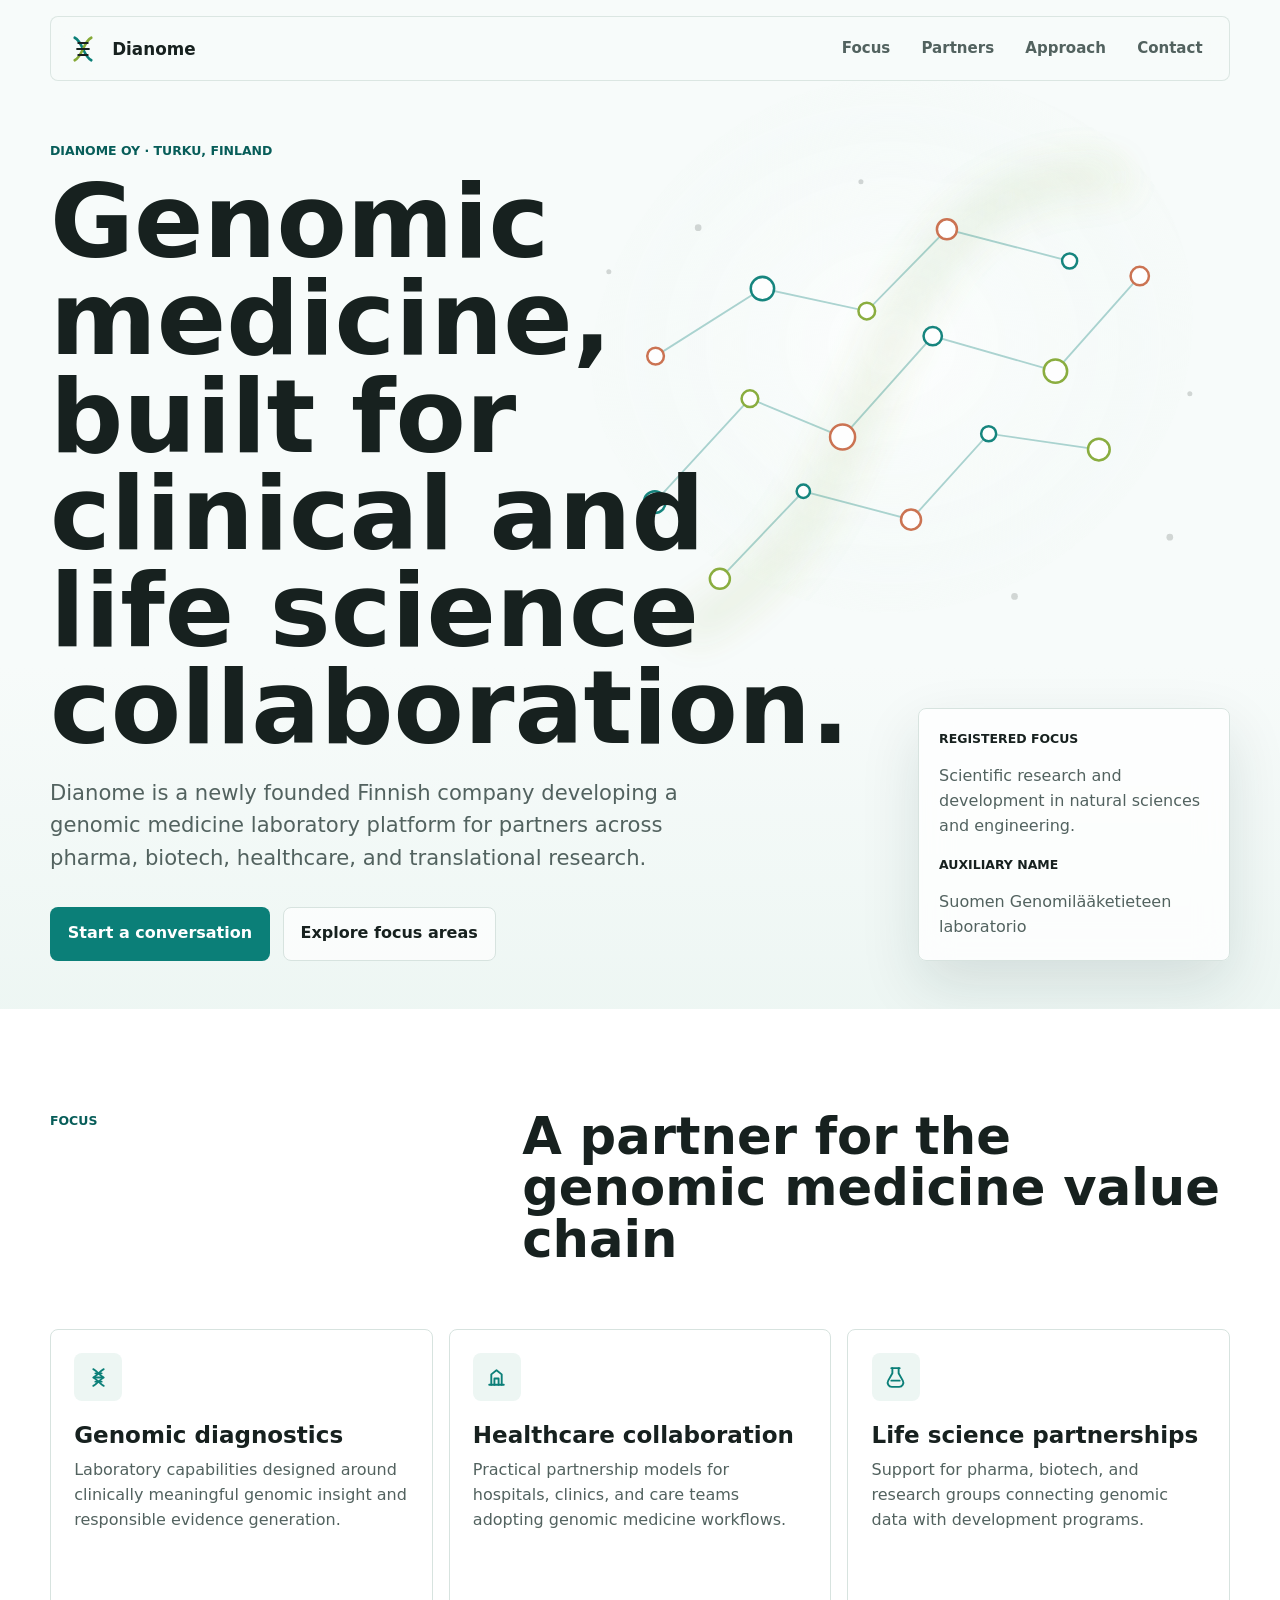
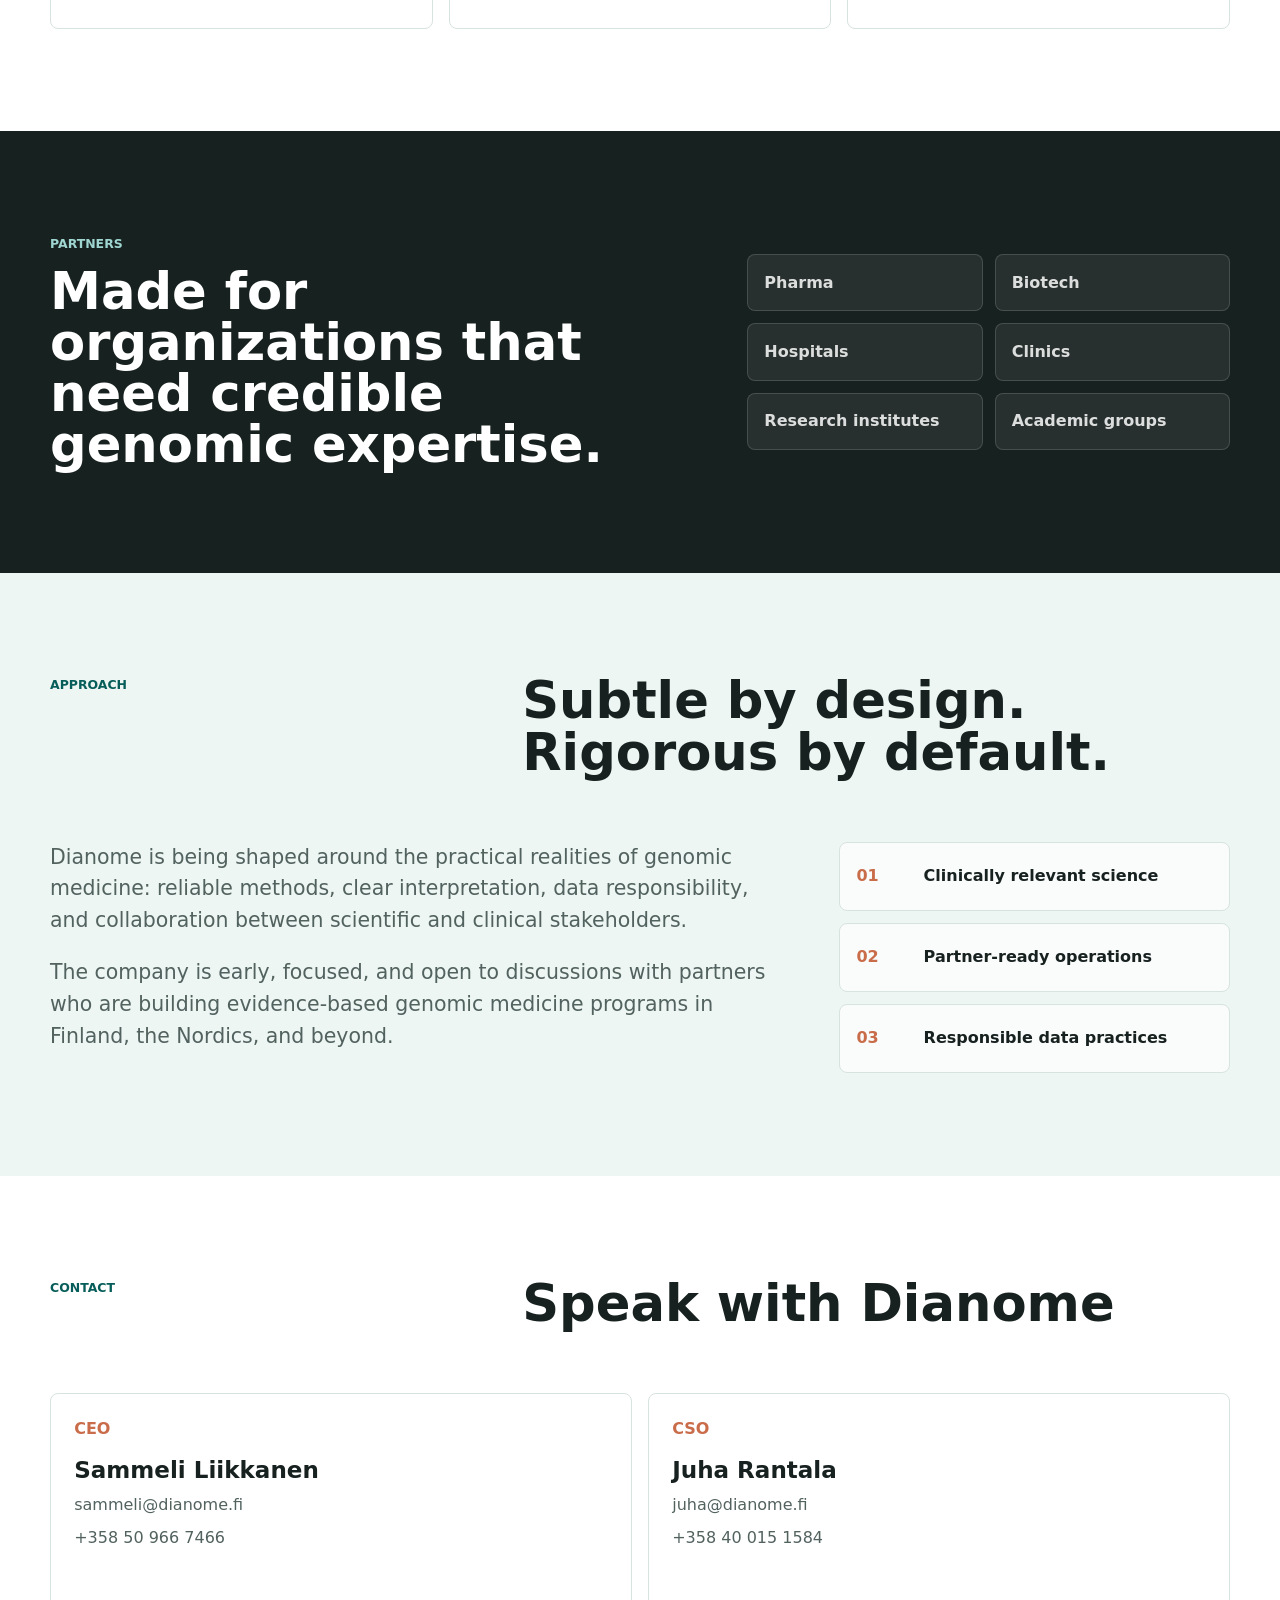
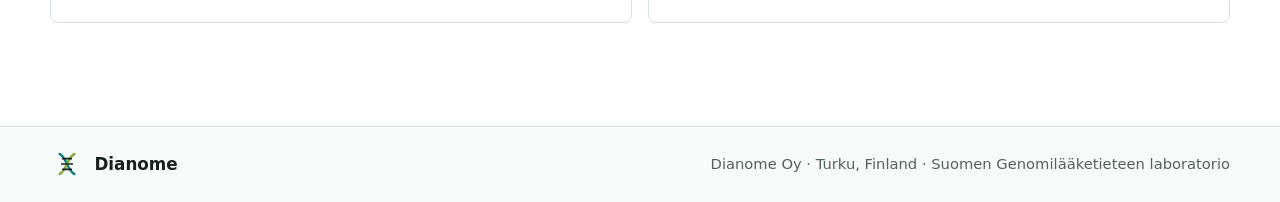
==== index.html @ 5fb155e0 "Launch Dianome website" ====
<!doctype html>
<html lang="en">
  <head>
    <meta charset="utf-8">
    <meta name="viewport" content="width=device-width, initial-scale=1">
    <title>Dianome Oy | Genomic medicine partnerships</title>
    <meta
      name="description"
      content="Dianome Oy is a Finnish genomic medicine company building partnerships across life sciences, healthcare, and translational research."
    >
    <meta name="theme-color" content="#f7fbfa">
    <meta property="og:title" content="Dianome Oy">
    <meta
      property="og:description"
      content="A Finnish genomic medicine company for clinical, research, and life science partners."
    >
    <meta property="og:type" content="website">
    <meta property="og:image" content="assets/og-dianome.svg">
    <link rel="icon" href="assets/favicon.svg" type="image/svg+xml">
    <link rel="stylesheet" href="styles.css">
    <script defer src="script.js"></script>
    <script type="application/ld+json">
      {
        "@context": "https://schema.org",
        "@type": "Organization",
        "name": "Dianome Oy",
        "alternateName": "Suomen Genomilääketieteen laboratorio",
        "url": "https://dianome.fi/",
        "email": "sammeli@dianome.fi",
        "telephone": "+358509667466",
        "address": {
          "@type": "PostalAddress",
          "addressLocality": "Turku",
          "addressCountry": "FI"
        },
        "contactPoint": [
          {
            "@type": "ContactPoint",
            "name": "Sammeli Liikkanen",
            "jobTitle": "CEO",
            "email": "sammeli@dianome.fi",
            "telephone": "+358509667466"
          },
          {
            "@type": "ContactPoint",
            "name": "Juha Rantala",
            "jobTitle": "CSO",
            "email": "juha@dianome.fi",
            "telephone": "+358400151584"
          }
        ]
      }
    </script>
  </head>
  <body>
    <a class="skip-link" href="#main">Skip to content</a>

    <header class="site-header" data-header>
      <a class="brand" href="#top" aria-label="Dianome Oy home">
        <img src="assets/dianome-mark.svg" alt="" width="38" height="38">
        <span>Dianome</span>
      </a>
      <button class="nav-toggle" type="button" aria-expanded="false" aria-controls="site-nav" data-nav-toggle>
        <span class="visually-hidden">Menu</span>
        <span></span>
        <span></span>
        <span></span>
      </button>
      <nav class="site-nav" id="site-nav" data-nav>
        <a href="#focus">Focus</a>
        <a href="#partners">Partners</a>
        <a href="#approach">Approach</a>
        <a href="#contact">Contact</a>
      </nav>
    </header>

    <main id="main">
      <section class="hero" id="top" aria-labelledby="hero-title">
        <div class="hero-visual" aria-hidden="true">
          <img src="assets/genomic-constellation.svg" alt="">
        </div>
        <div class="hero-content">
          <p class="eyebrow">Dianome Oy · Turku, Finland</p>
          <h1 id="hero-title">Genomic medicine, built for clinical and life science collaboration.</h1>
          <p class="hero-copy">
            Dianome is a newly founded Finnish company developing a genomic medicine laboratory platform for partners
            across pharma, biotech, healthcare, and translational research.
          </p>
          <div class="hero-actions" aria-label="Primary actions">
            <a class="button button-primary" href="mailto:sammeli@dianome.fi">Start a conversation</a>
            <a class="button button-secondary" href="#focus">Explore focus areas</a>
          </div>
        </div>
        <aside class="hero-panel" aria-label="Company profile">
          <p class="panel-label">Registered focus</p>
          <p>Scientific research and development in natural sciences and engineering.</p>
          <p class="panel-label">Auxiliary name</p>
          <p>Suomen Genomilääketieteen laboratorio</p>
        </aside>
      </section>

      <section class="section section-intro" id="focus" aria-labelledby="focus-title">
        <div class="section-heading">
          <p class="eyebrow">Focus</p>
          <h2 id="focus-title">A partner for the genomic medicine value chain</h2>
        </div>
        <div class="focus-grid">
          <article class="focus-card">
            <span class="icon" aria-hidden="true">
              <svg viewBox="0 0 24 24" role="img">
                <path d="M7 4c4 2 6 6 10 8-4 2-6 6-10 8" />
                <path d="M17 4c-4 2-6 6-10 8 4 2 6 6 10 8" />
                <path d="M9 8h6M8 12h8M9 16h6" />
              </svg>
            </span>
            <h3>Genomic diagnostics</h3>
            <p>Laboratory capabilities designed around clinically meaningful genomic insight and responsible evidence generation.</p>
          </article>
          <article class="focus-card">
            <span class="icon" aria-hidden="true">
              <svg viewBox="0 0 24 24" role="img">
                <path d="M5 19h14" />
                <path d="M7 19V9l5-4 5 4v10" />
                <path d="M10 19v-6h4v6" />
              </svg>
            </span>
            <h3>Healthcare collaboration</h3>
            <p>Practical partnership models for hospitals, clinics, and care teams adopting genomic medicine workflows.</p>
          </article>
          <article class="focus-card">
            <span class="icon" aria-hidden="true">
              <svg viewBox="0 0 24 24" role="img">
                <path d="M9 3v5l-4 7a4 4 0 0 0 3.5 6h7a4 4 0 0 0 3.5-6l-4-7V3" />
                <path d="M8 3h8" />
                <path d="M8 15h8" />
              </svg>
            </span>
            <h3>Life science partnerships</h3>
            <p>Support for pharma, biotech, and research groups connecting genomic data with development programs.</p>
          </article>
        </div>
      </section>

      <section class="section partner-band" id="partners" aria-labelledby="partners-title">
        <div>
          <p class="eyebrow">Partners</p>
          <h2 id="partners-title">Made for organizations that need credible genomic expertise.</h2>
        </div>
        <ul class="partner-list" aria-label="Partner types">
          <li>Pharma</li>
          <li>Biotech</li>
          <li>Hospitals</li>
          <li>Clinics</li>
          <li>Research institutes</li>
          <li>Academic groups</li>
        </ul>
      </section>

      <section class="section approach" id="approach" aria-labelledby="approach-title">
        <div class="section-heading">
          <p class="eyebrow">Approach</p>
          <h2 id="approach-title">Subtle by design. Rigorous by default.</h2>
        </div>
        <div class="approach-layout">
          <div class="approach-copy">
            <p>
              Dianome is being shaped around the practical realities of genomic medicine: reliable methods, clear
              interpretation, data responsibility, and collaboration between scientific and clinical stakeholders.
            </p>
            <p>
              The company is early, focused, and open to discussions with partners who are building evidence-based
              genomic medicine programs in Finland, the Nordics, and beyond.
            </p>
          </div>
          <div class="principles" aria-label="Operating principles">
            <div>
              <span>01</span>
              <p>Clinically relevant science</p>
            </div>
            <div>
              <span>02</span>
              <p>Partner-ready operations</p>
            </div>
            <div>
              <span>03</span>
              <p>Responsible data practices</p>
            </div>
          </div>
        </div>
      </section>

      <section class="section contact-section" id="contact" aria-labelledby="contact-title">
        <div class="section-heading">
          <p class="eyebrow">Contact</p>
          <h2 id="contact-title">Speak with Dianome</h2>
        </div>
        <div class="contact-grid">
          <article class="contact-card">
            <p class="role">CEO</p>
            <h3>Sammeli Liikkanen</h3>
            <a href="mailto:sammeli@dianome.fi">sammeli@dianome.fi</a>
            <a href="tel:+358509667466">+358 50 966 7466</a>
          </article>
          <article class="contact-card">
            <p class="role">CSO</p>
            <h3>Juha Rantala</h3>
            <a href="mailto:juha@dianome.fi">juha@dianome.fi</a>
            <a href="tel:+358400151584">+358 40 015 1584</a>
          </article>
        </div>
      </section>
    </main>

    <footer class="site-footer">
      <a class="brand" href="#top" aria-label="Dianome Oy home">
        <img src="assets/dianome-mark.svg" alt="" width="34" height="34">
        <span>Dianome</span>
      </a>
      <p>Dianome Oy · Turku, Finland · Suomen Genomilääketieteen laboratorio</p>
    </footer>
  </body>
</html>
---- styles.css ----
:root {
  --bg: #f7fbfa;
  --surface: #ffffff;
  --surface-soft: #edf6f3;
  --ink: #17211f;
  --muted: #52625f;
  --line: #d7e3df;
  --teal: #0b7f78;
  --teal-dark: #075d59;
  --green: #85a936;
  --coral: #c96c4a;
  --shadow: 0 24px 60px rgba(13, 51, 47, 0.12);
  --radius: 8px;
  --max: 1180px;
  color-scheme: light;
}

* {
  box-sizing: border-box;
}

html {
  scroll-behavior: smooth;
}

body {
  margin: 0;
  font-family:
    Inter, ui-sans-serif, system-ui, -apple-system, BlinkMacSystemFont, "Segoe UI",
    sans-serif;
  background: var(--bg);
  color: var(--ink);
  line-height: 1.55;
}

body.nav-open {
  overflow: hidden;
}

a {
  color: inherit;
  text-decoration: none;
}

img,
svg {
  display: block;
  max-width: 100%;
}

.skip-link {
  position: absolute;
  left: 1rem;
  top: 0.75rem;
  z-index: 20;
  transform: translateY(-160%);
  background: var(--ink);
  color: white;
  padding: 0.55rem 0.8rem;
  border-radius: var(--radius);
}

.skip-link:focus {
  transform: translateY(0);
}

.visually-hidden {
  position: absolute;
  width: 1px;
  height: 1px;
  padding: 0;
  margin: -1px;
  overflow: hidden;
  clip: rect(0, 0, 0, 0);
  white-space: nowrap;
  border: 0;
}

.site-header {
  position: fixed;
  inset: 0 0 auto;
  z-index: 10;
  display: flex;
  align-items: center;
  justify-content: space-between;
  width: min(calc(100% - 2rem), var(--max));
  margin: 1rem auto 0;
  padding: 0.7rem 0.8rem;
  border: 1px solid rgba(215, 227, 223, 0.86);
  border-radius: var(--radius);
  background: rgba(247, 251, 250, 0.86);
  backdrop-filter: blur(18px);
  transition: box-shadow 180ms ease, background 180ms ease;
}

.site-header.is-scrolled {
  background: rgba(255, 255, 255, 0.94);
  box-shadow: 0 14px 40px rgba(23, 33, 31, 0.08);
}

.brand {
  display: inline-flex;
  align-items: center;
  gap: 0.65rem;
  min-width: 0;
  font-weight: 760;
  font-size: 1.05rem;
}

.brand span {
  white-space: nowrap;
}

.site-nav {
  display: flex;
  align-items: center;
  gap: 0.25rem;
}

.site-nav a {
  padding: 0.55rem 0.85rem;
  border-radius: var(--radius);
  color: var(--muted);
  font-size: 0.94rem;
  font-weight: 650;
}

.site-nav a:hover,
.site-nav a:focus-visible {
  background: var(--surface-soft);
  color: var(--ink);
  outline: none;
}

.nav-toggle {
  display: none;
  width: 42px;
  height: 42px;
  border: 1px solid var(--line);
  border-radius: var(--radius);
  background: var(--surface);
  color: var(--ink);
  padding: 0;
}

.nav-toggle span:not(.visually-hidden) {
  display: block;
  width: 18px;
  height: 2px;
  margin: 4px auto;
  background: currentColor;
  border-radius: 99px;
}

.hero {
  position: relative;
  isolation: isolate;
  display: grid;
  grid-template-columns: minmax(0, 1.1fr) minmax(280px, 0.42fr);
  align-items: end;
  min-height: 92svh;
  padding: clamp(7rem, 11vw, 10rem) max(1rem, calc((100vw - var(--max)) / 2)) 3rem;
  gap: clamp(1.5rem, 4vw, 4rem);
  overflow: hidden;
}

.hero::before {
  content: "";
  position: absolute;
  inset: auto 0 0;
  height: 34%;
  z-index: -2;
  background: linear-gradient(0deg, rgba(237, 246, 243, 0.95), rgba(237, 246, 243, 0));
}

.hero-visual {
  position: absolute;
  inset: 5rem 0 auto auto;
  z-index: -1;
  width: min(60vw, 780px);
  opacity: 0.95;
}

.hero-content {
  max-width: 780px;
}

.eyebrow {
  margin: 0 0 0.8rem;
  color: var(--teal-dark);
  font-size: 0.78rem;
  font-weight: 800;
  text-transform: uppercase;
}

h1,
h2,
h3,
p {
  margin-top: 0;
}

h1 {
  max-width: 830px;
  margin-bottom: 1.25rem;
  font-size: clamp(3rem, 8vw, 7.4rem);
  line-height: 0.95;
  font-weight: 820;
}

h2 {
  margin-bottom: 0;
  font-size: clamp(2rem, 4vw, 4.4rem);
  line-height: 1;
  font-weight: 790;
}

h3 {
  margin-bottom: 0.55rem;
  font-size: clamp(1.2rem, 1.8vw, 1.55rem);
  line-height: 1.12;
}

.hero-copy {
  max-width: 670px;
  color: var(--muted);
  font-size: clamp(1.05rem, 1.65vw, 1.34rem);
}

.hero-actions {
  display: flex;
  flex-wrap: wrap;
  gap: 0.8rem;
  margin-top: 2rem;
}

.button {
  display: inline-flex;
  align-items: center;
  justify-content: center;
  min-height: 48px;
  padding: 0.85rem 1.05rem;
  border: 1px solid transparent;
  border-radius: var(--radius);
  font-weight: 760;
}

.button-primary {
  background: var(--teal);
  color: white;
}

.button-primary:hover,
.button-primary:focus-visible {
  background: var(--teal-dark);
}

.button-secondary {
  background: rgba(255, 255, 255, 0.7);
  border-color: var(--line);
  color: var(--ink);
}

.button-secondary:hover,
.button-secondary:focus-visible {
  background: white;
}

.hero-panel {
  padding: 1.25rem;
  border: 1px solid var(--line);
  border-radius: var(--radius);
  background: rgba(255, 255, 255, 0.78);
  box-shadow: var(--shadow);
  backdrop-filter: blur(16px);
}

.hero-panel p {
  color: var(--muted);
  margin-bottom: 1rem;
}

.hero-panel p:last-child {
  margin-bottom: 0;
}

.panel-label {
  color: var(--ink) !important;
  font-size: 0.78rem;
  font-weight: 820;
  text-transform: uppercase;
}

.section {
  padding: clamp(4rem, 8vw, 7rem) max(1rem, calc((100vw - var(--max)) / 2));
}

.section-heading {
  display: grid;
  grid-template-columns: minmax(0, 0.38fr) minmax(0, 0.62fr);
  gap: clamp(1rem, 3vw, 3rem);
  align-items: start;
  margin-bottom: clamp(2rem, 5vw, 4rem);
}

.section-intro {
  background: var(--surface);
}

.focus-grid {
  display: grid;
  grid-template-columns: repeat(3, minmax(0, 1fr));
  gap: 1rem;
}

.focus-card,
.contact-card {
  padding: clamp(1.1rem, 2vw, 1.45rem);
  border: 1px solid var(--line);
  border-radius: var(--radius);
  background: var(--surface);
}

.focus-card {
  min-height: 300px;
}

.focus-card p,
.approach-copy,
.contact-card a,
.site-footer p {
  color: var(--muted);
}

.icon {
  display: inline-grid;
  place-items: center;
  width: 48px;
  height: 48px;
  margin-bottom: 1.4rem;
  border-radius: var(--radius);
  background: var(--surface-soft);
  color: var(--teal);
}

.icon svg {
  width: 25px;
  height: 25px;
  fill: none;
  stroke: currentColor;
  stroke-width: 1.8;
  stroke-linecap: round;
  stroke-linejoin: round;
}

.partner-band {
  display: grid;
  grid-template-columns: minmax(0, 0.9fr) minmax(280px, 0.7fr);
  gap: clamp(2rem, 6vw, 5rem);
  align-items: center;
  background: #17211f;
  color: white;
}

.partner-band .eyebrow {
  color: #9fd6d1;
}

.partner-list {
  display: grid;
  grid-template-columns: repeat(2, minmax(0, 1fr));
  gap: 0.75rem;
  margin: 0;
  padding: 0;
  list-style: none;
}

.partner-list li {
  min-height: 54px;
  padding: 0.95rem 1rem;
  border: 1px solid rgba(255, 255, 255, 0.15);
  border-radius: var(--radius);
  background: rgba(255, 255, 255, 0.07);
  color: rgba(255, 255, 255, 0.84);
  font-weight: 720;
}

.approach {
  background: var(--surface-soft);
}

.approach-layout {
  display: grid;
  grid-template-columns: minmax(0, 0.78fr) minmax(280px, 0.42fr);
  gap: clamp(1.5rem, 5vw, 4rem);
}

.approach-copy {
  max-width: 720px;
  font-size: clamp(1.1rem, 1.6vw, 1.35rem);
}

.principles {
  display: grid;
  gap: 0.75rem;
}

.principles div {
  display: grid;
  grid-template-columns: 3.2rem 1fr;
  gap: 1rem;
  align-items: center;
  padding: 1rem;
  border: 1px solid var(--line);
  border-radius: var(--radius);
  background: rgba(255, 255, 255, 0.72);
}

.principles span {
  color: var(--coral);
  font-weight: 840;
}

.principles p {
  margin: 0;
  font-weight: 760;
}

.contact-section {
  background: var(--surface);
}

.contact-grid {
  display: grid;
  grid-template-columns: repeat(2, minmax(0, 1fr));
  gap: 1rem;
}

.contact-card {
  min-height: 230px;
}

.role {
  margin-bottom: 1rem;
  color: var(--coral);
  font-weight: 820;
}

.contact-card a {
  display: table;
  margin-top: 0.5rem;
}

.contact-card a:hover,
.contact-card a:focus-visible {
  color: var(--teal-dark);
  text-decoration: underline;
  text-underline-offset: 0.18em;
}

.site-footer {
  display: flex;
  align-items: center;
  justify-content: space-between;
  gap: 1.5rem;
  padding: 1.3rem max(1rem, calc((100vw - var(--max)) / 2));
  border-top: 1px solid var(--line);
  background: var(--bg);
}

.site-footer p {
  margin: 0;
  text-align: right;
  font-size: 0.92rem;
}

@media (max-width: 860px) {
  .site-header {
    width: calc(100% - 1rem);
    margin-top: 0.5rem;
  }

  .nav-toggle {
    display: block;
  }

  .site-nav {
    position: fixed;
    left: 0.5rem;
    right: 0.5rem;
    top: 4.75rem;
    display: grid;
    gap: 0.35rem;
    padding: 0.7rem;
    border: 1px solid var(--line);
    border-radius: var(--radius);
    background: white;
    box-shadow: var(--shadow);
    opacity: 0;
    pointer-events: none;
    transform: translateY(-0.5rem);
    transition: opacity 160ms ease, transform 160ms ease;
  }

  .site-nav.is-open {
    opacity: 1;
    pointer-events: auto;
    transform: translateY(0);
  }

  .site-nav a {
    padding: 0.85rem;
  }

  .hero {
    grid-template-columns: 1fr;
    min-height: auto;
    padding-top: 7rem;
  }

  .hero-visual {
    inset: 5rem -8rem auto auto;
    width: 560px;
    opacity: 0.75;
  }

  .hero-panel {
    max-width: 560px;
  }

  .section-heading,
  .partner-band,
  .approach-layout {
    grid-template-columns: 1fr;
  }

  .focus-grid,
  .contact-grid {
    grid-template-columns: 1fr;
  }

  .focus-card {
    min-height: 240px;
  }
}

@media (max-width: 560px) {
  h1 {
    font-size: clamp(2.45rem, 12vw, 3.05rem);
    line-height: 1.02;
  }

  .hero-actions,
  .button {
    width: 100%;
  }

  .partner-list {
    grid-template-columns: 1fr;
  }

  .site-footer {
    align-items: flex-start;
    flex-direction: column;
  }

  .site-footer p {
    text-align: left;
  }
}

@media (prefers-reduced-motion: reduce) {
  *,
  *::before,
  *::after {
    scroll-behavior: auto !important;
    transition-duration: 0.01ms !important;
    animation-duration: 0.01ms !important;
    animation-iteration-count: 1 !important;
  }
}
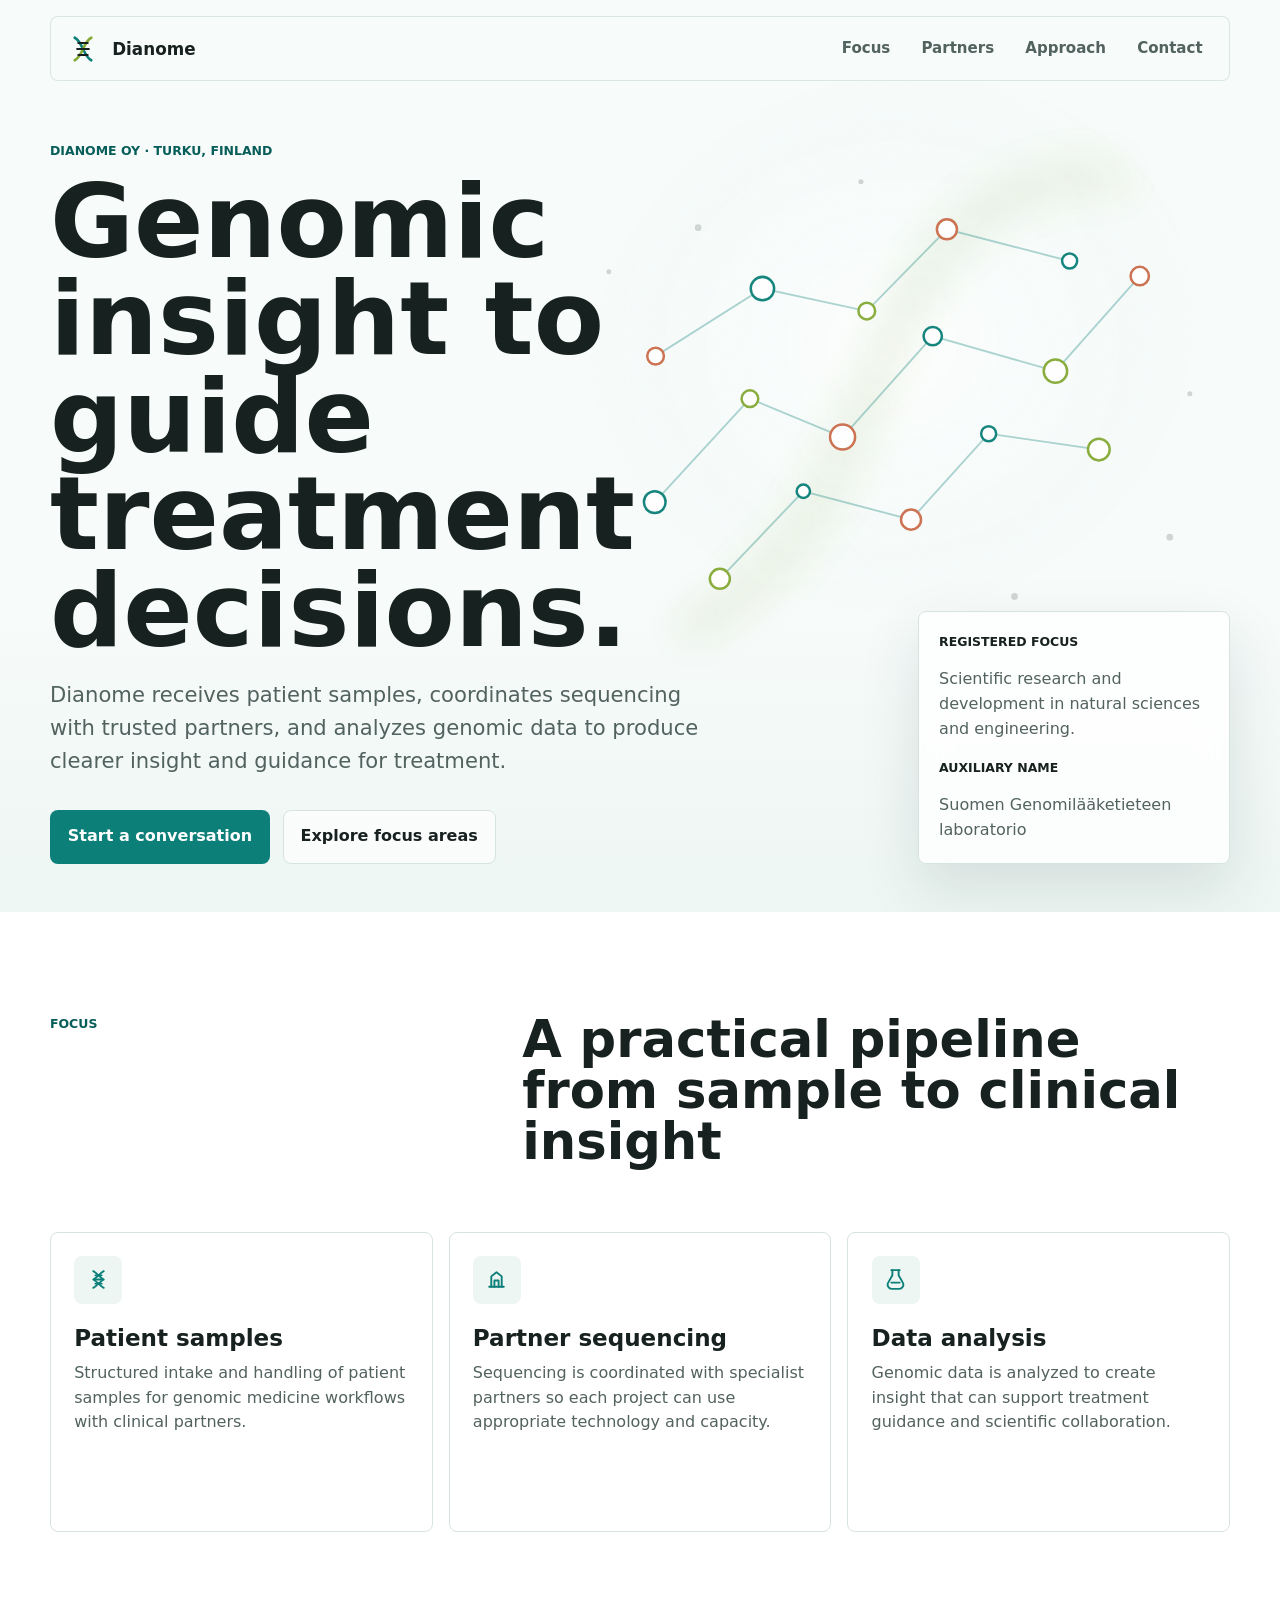
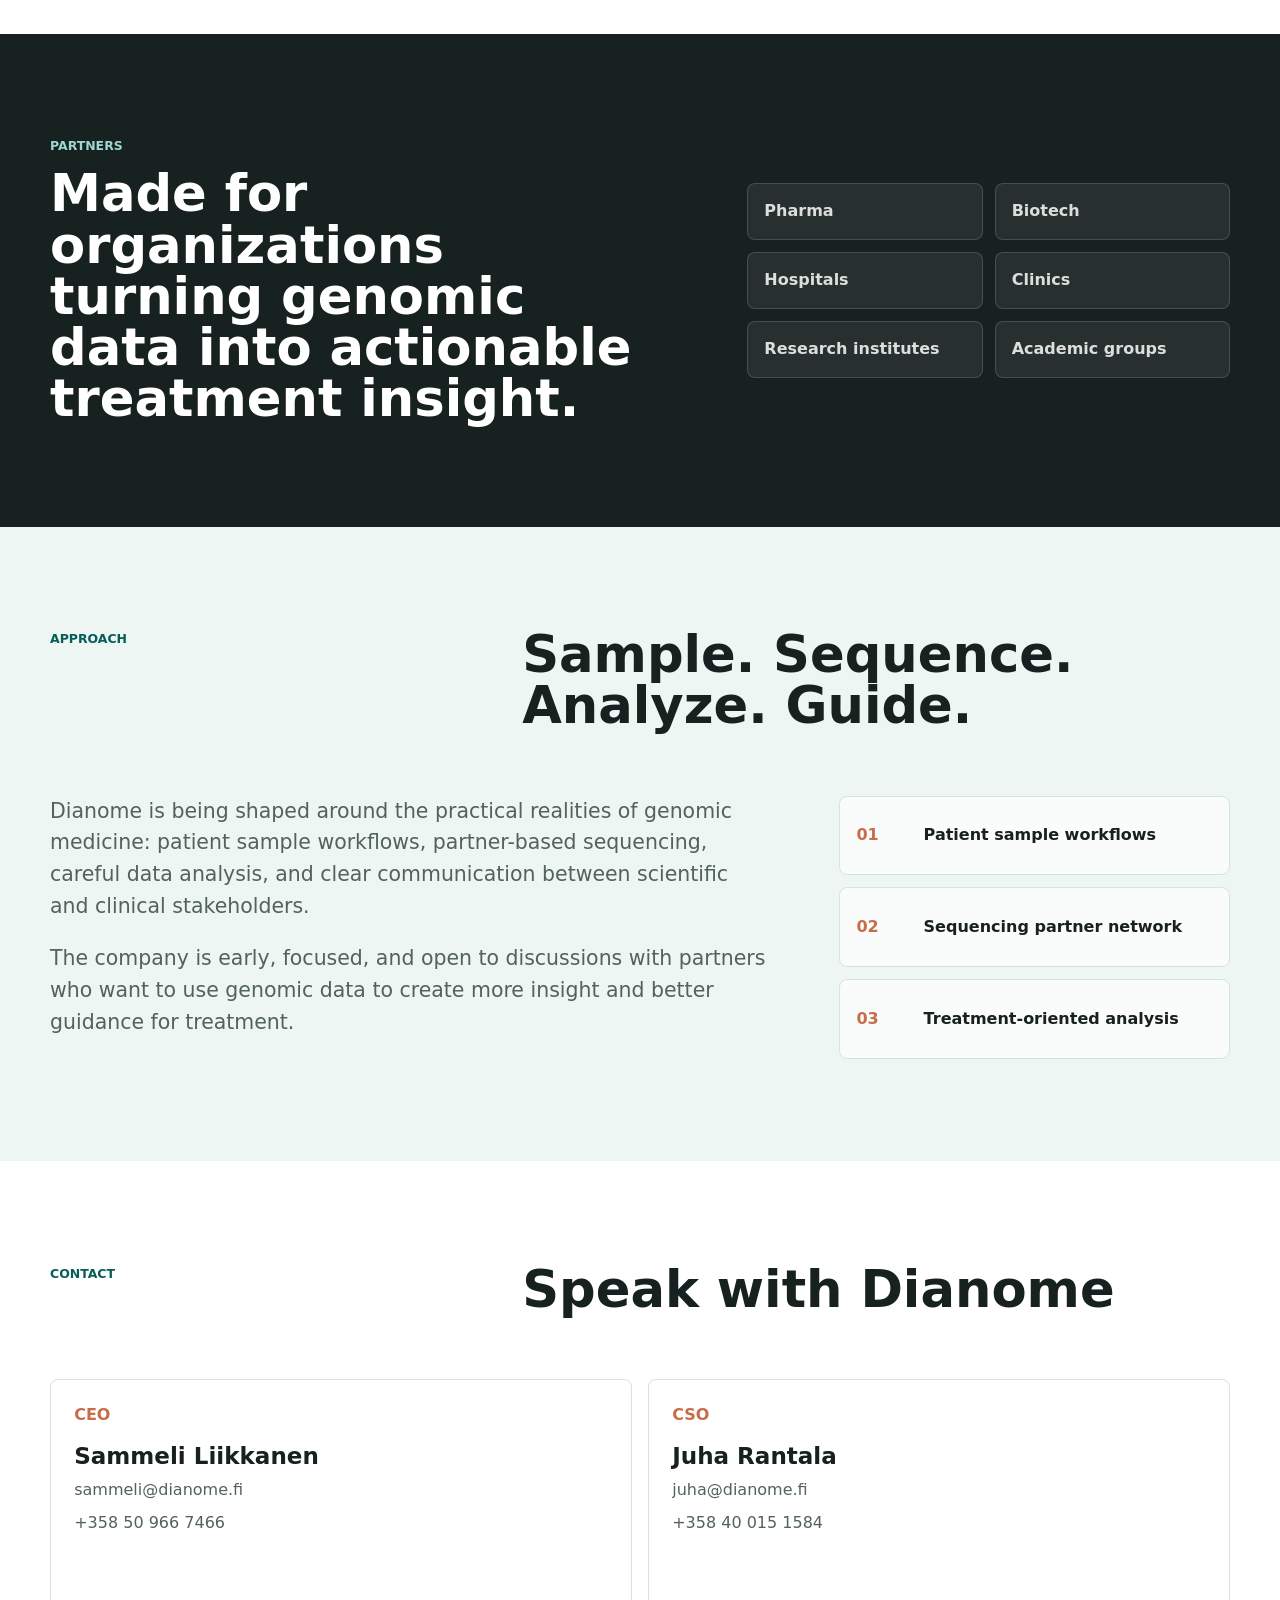
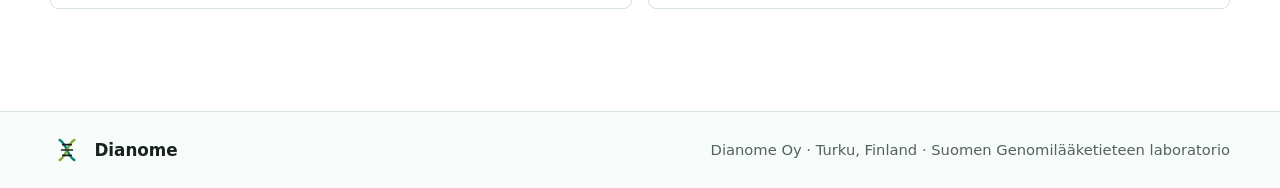
==== commit f7f39727: "Clarify genomic analysis pipeline" ====
--- a/index.html
+++ b/index.html
@@ -81,10 +81,10 @@
         </div>
         <div class="hero-content">
           <p class="eyebrow">Dianome Oy · Turku, Finland</p>
-          <h1 id="hero-title">Genomic medicine, built for clinical and life science collaboration.</h1>
+          <h1 id="hero-title">Genomic insight to guide treatment decisions.</h1>
           <p class="hero-copy">
-            Dianome is a newly founded Finnish company developing a genomic medicine laboratory platform for partners
-            across pharma, biotech, healthcare, and translational research.
+            Dianome receives patient samples, coordinates sequencing with trusted partners, and analyzes genomic data
+            to produce clearer insight and guidance for treatment.
           </p>
           <div class="hero-actions" aria-label="Primary actions">
             <a class="button button-primary" href="mailto:sammeli@dianome.fi">Start a conversation</a>
@@ -102,7 +102,7 @@
       <section class="section section-intro" id="focus" aria-labelledby="focus-title">
         <div class="section-heading">
           <p class="eyebrow">Focus</p>
-          <h2 id="focus-title">A partner for the genomic medicine value chain</h2>
+          <h2 id="focus-title">A practical pipeline from sample to clinical insight</h2>
         </div>
         <div class="focus-grid">
           <article class="focus-card">
@@ -113,8 +113,8 @@
                 <path d="M9 8h6M8 12h8M9 16h6" />
               </svg>
             </span>
-            <h3>Genomic diagnostics</h3>
-            <p>Laboratory capabilities designed around clinically meaningful genomic insight and responsible evidence generation.</p>
+            <h3>Patient samples</h3>
+            <p>Structured intake and handling of patient samples for genomic medicine workflows with clinical partners.</p>
           </article>
           <article class="focus-card">
             <span class="icon" aria-hidden="true">
@@ -124,8 +124,8 @@
                 <path d="M10 19v-6h4v6" />
               </svg>
             </span>
-            <h3>Healthcare collaboration</h3>
-            <p>Practical partnership models for hospitals, clinics, and care teams adopting genomic medicine workflows.</p>
+            <h3>Partner sequencing</h3>
+            <p>Sequencing is coordinated with specialist partners so each project can use appropriate technology and capacity.</p>
           </article>
           <article class="focus-card">
             <span class="icon" aria-hidden="true">
@@ -135,8 +135,8 @@
                 <path d="M8 15h8" />
               </svg>
             </span>
-            <h3>Life science partnerships</h3>
-            <p>Support for pharma, biotech, and research groups connecting genomic data with development programs.</p>
+            <h3>Data analysis</h3>
+            <p>Genomic data is analyzed to create insight that can support treatment guidance and scientific collaboration.</p>
           </article>
         </div>
       </section>
@@ -144,7 +144,7 @@
       <section class="section partner-band" id="partners" aria-labelledby="partners-title">
         <div>
           <p class="eyebrow">Partners</p>
-          <h2 id="partners-title">Made for organizations that need credible genomic expertise.</h2>
+          <h2 id="partners-title">Made for organizations turning genomic data into actionable treatment insight.</h2>
         </div>
         <ul class="partner-list" aria-label="Partner types">
           <li>Pharma</li>
@@ -159,31 +159,32 @@
       <section class="section approach" id="approach" aria-labelledby="approach-title">
         <div class="section-heading">
           <p class="eyebrow">Approach</p>
-          <h2 id="approach-title">Subtle by design. Rigorous by default.</h2>
+          <h2 id="approach-title">Sample. Sequence. Analyze. Guide.</h2>
         </div>
         <div class="approach-layout">
           <div class="approach-copy">
             <p>
-              Dianome is being shaped around the practical realities of genomic medicine: reliable methods, clear
-              interpretation, data responsibility, and collaboration between scientific and clinical stakeholders.
+              Dianome is being shaped around the practical realities of genomic medicine: patient sample workflows,
+              partner-based sequencing, careful data analysis, and clear communication between scientific and clinical
+              stakeholders.
             </p>
             <p>
-              The company is early, focused, and open to discussions with partners who are building evidence-based
-              genomic medicine programs in Finland, the Nordics, and beyond.
+              The company is early, focused, and open to discussions with partners who want to use genomic data to
+              create more insight and better guidance for treatment.
             </p>
           </div>
           <div class="principles" aria-label="Operating principles">
             <div>
               <span>01</span>
-              <p>Clinically relevant science</p>
+              <p>Patient sample workflows</p>
             </div>
             <div>
               <span>02</span>
-              <p>Partner-ready operations</p>
+              <p>Sequencing partner network</p>
             </div>
             <div>
               <span>03</span>
-              <p>Responsible data practices</p>
+              <p>Treatment-oriented analysis</p>
             </div>
           </div>
         </div>
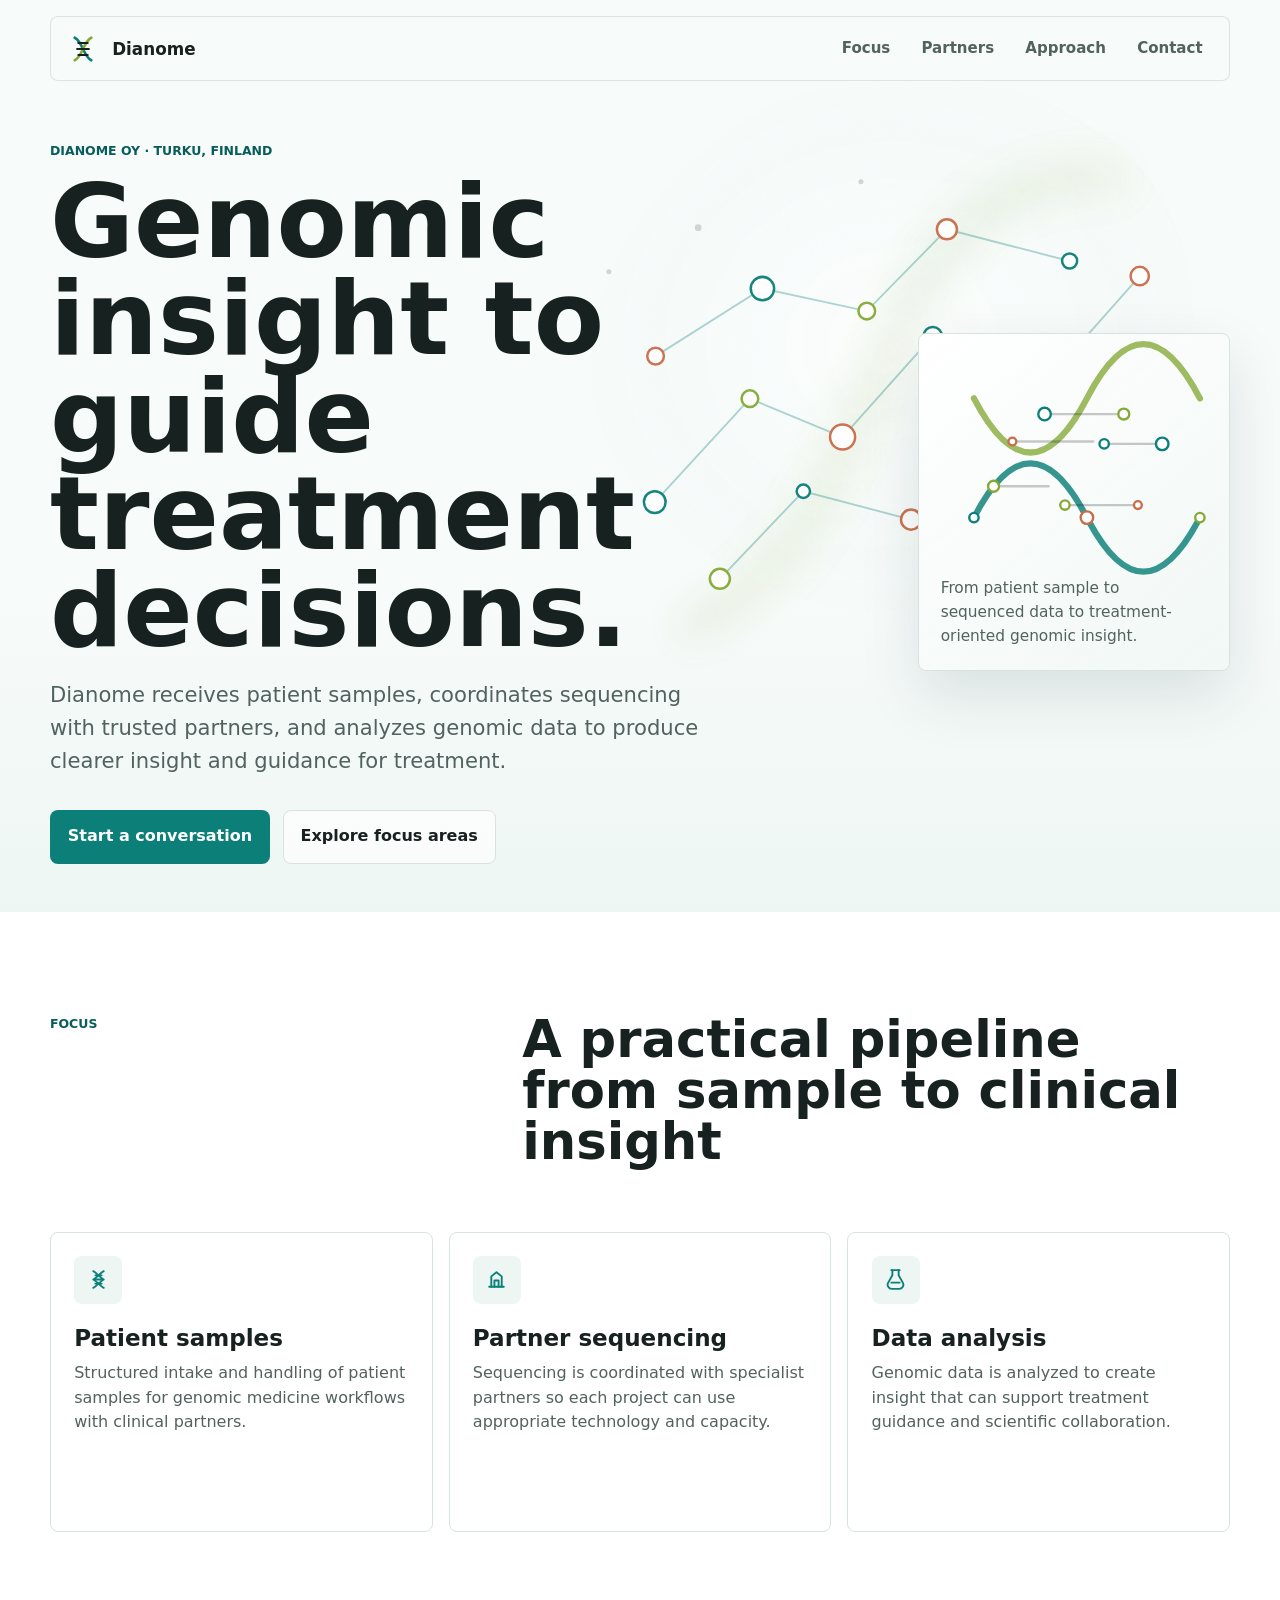
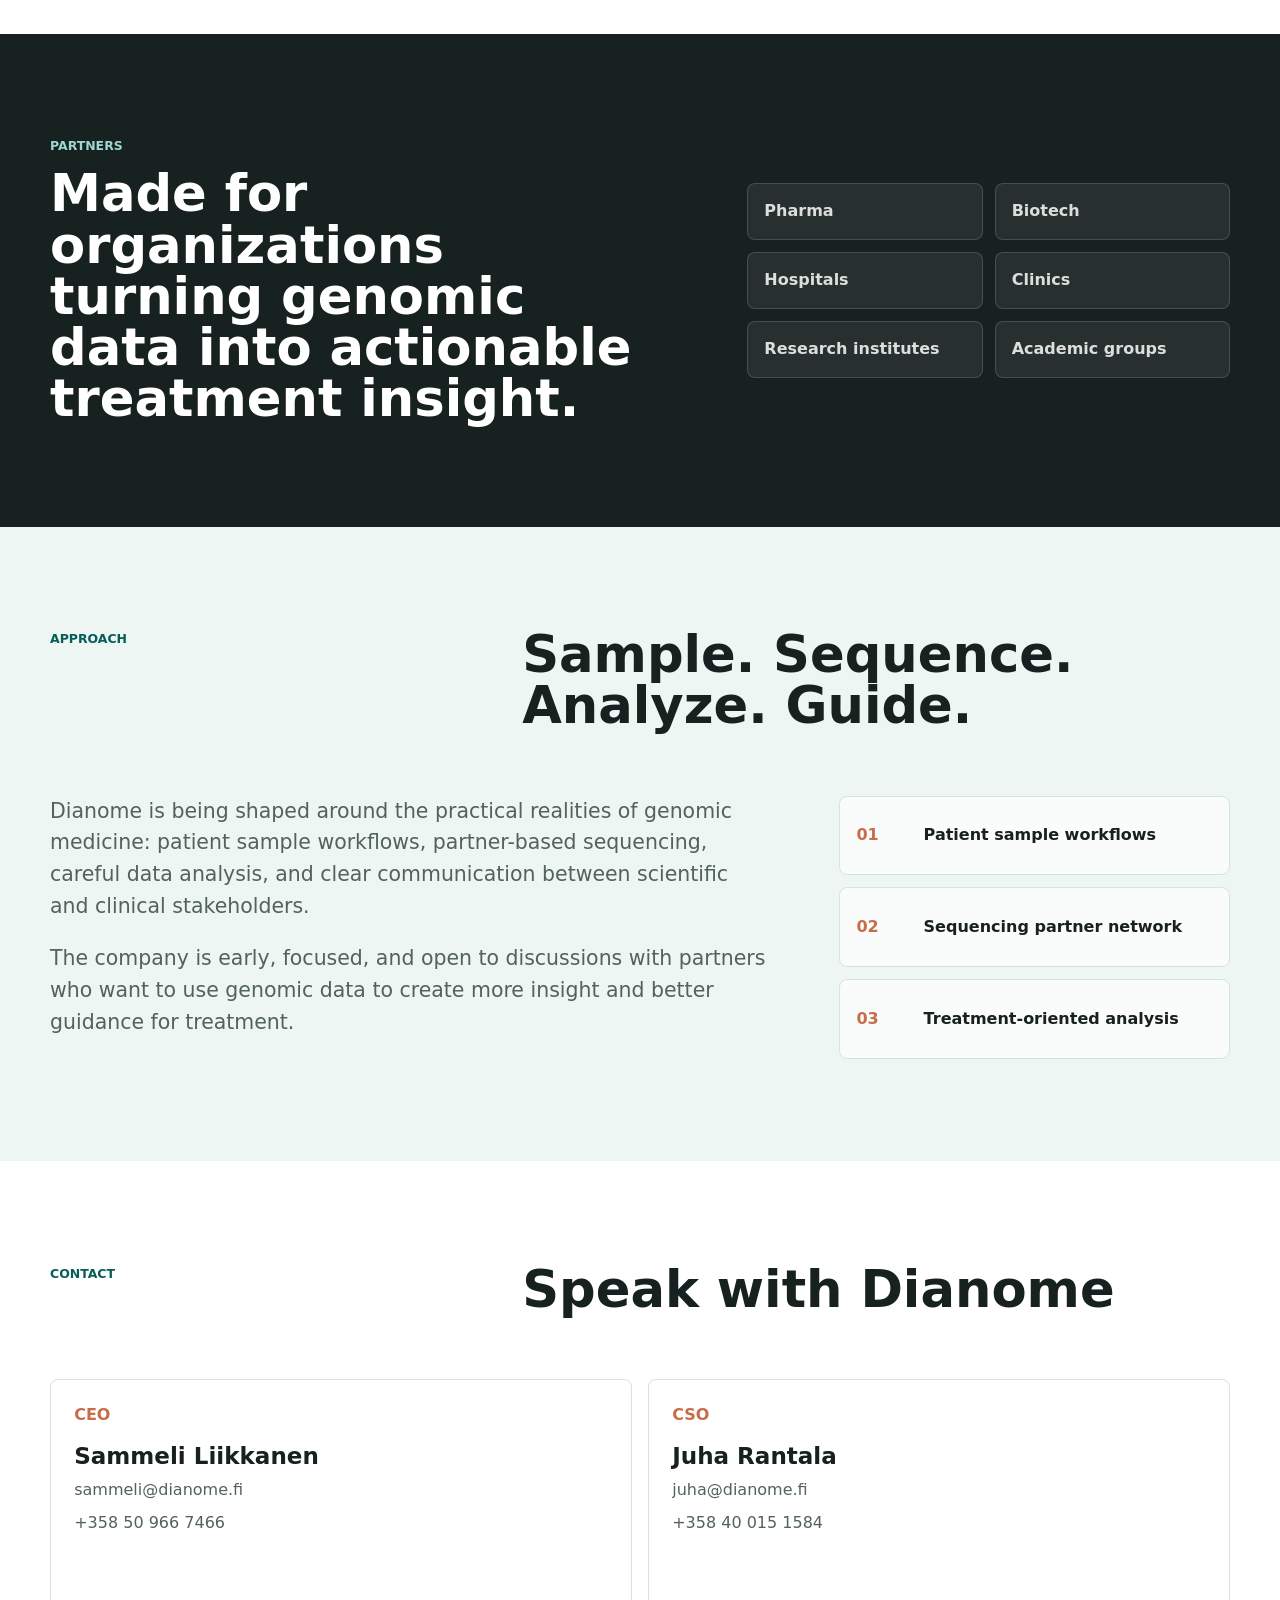
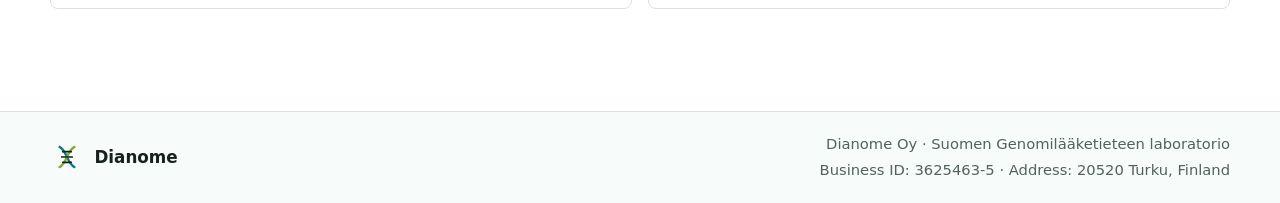
==== commit a22517bb: "Refine hero visual and footer details" ====
--- a/index.html
+++ b/index.html
@@ -26,10 +26,12 @@
         "name": "Dianome Oy",
         "alternateName": "Suomen Genomilääketieteen laboratorio",
         "url": "https://dianome.fi/",
+        "taxID": "3625463-5",
         "email": "sammeli@dianome.fi",
         "telephone": "+358509667466",
         "address": {
           "@type": "PostalAddress",
+          "postalCode": "20520",
           "addressLocality": "Turku",
           "addressCountry": "FI"
         },
@@ -91,11 +93,34 @@
             <a class="button button-secondary" href="#focus">Explore focus areas</a>
           </div>
         </div>
-        <aside class="hero-panel" aria-label="Company profile">
-          <p class="panel-label">Registered focus</p>
-          <p>Scientific research and development in natural sciences and engineering.</p>
-          <p class="panel-label">Auxiliary name</p>
-          <p>Suomen Genomilääketieteen laboratorio</p>
+        <aside class="hero-panel scientific-panel" aria-label="Scientific data visual">
+          <svg class="rna-visual" viewBox="0 0 340 260" role="img" aria-labelledby="rna-title rna-desc">
+            <title id="rna-title">RNA-inspired analysis visual</title>
+            <desc id="rna-desc">A simple RNA-like strand flowing through genomic data points.</desc>
+            <path class="rna-backbone" d="M42 206c48-92 96-92 144 0s96 92 144 0" />
+            <path class="rna-backbone rna-backbone-alt" d="M42 54c48 92 96 92 144 0s96-92 144 0" />
+            <g class="rna-rungs">
+              <path d="M67 166h70" />
+              <path d="M91 109h103" />
+              <path d="M132 74h101" />
+              <path d="M158 190h93" />
+              <path d="M208 112h74" />
+            </g>
+            <g class="rna-points">
+              <circle cx="42" cy="206" r="6" />
+              <circle cx="67" cy="166" r="7" />
+              <circle cx="91" cy="109" r="5" />
+              <circle cx="132" cy="74" r="8" />
+              <circle cx="158" cy="190" r="6" />
+              <circle cx="186" cy="206" r="8" />
+              <circle cx="208" cy="112" r="6" />
+              <circle cx="233" cy="74" r="7" />
+              <circle cx="251" cy="190" r="5" />
+              <circle cx="282" cy="112" r="8" />
+              <circle cx="330" cy="206" r="6" />
+            </g>
+          </svg>
+          <p>From patient sample to sequenced data to treatment-oriented genomic insight.</p>
         </aside>
       </section>
 
@@ -217,7 +242,10 @@
         <img src="assets/dianome-mark.svg" alt="" width="34" height="34">
         <span>Dianome</span>
       </a>
-      <p>Dianome Oy · Turku, Finland · Suomen Genomilääketieteen laboratorio</p>
+      <div class="footer-details">
+        <p>Dianome Oy · Suomen Genomilääketieteen laboratorio</p>
+        <p>Business ID: 3625463-5 · Address: 20520 Turku, Finland</p>
+      </div>
     </footer>
   </body>
 </html>
--- a/styles.css
+++ b/styles.css
@@ -275,6 +275,64 @@
   backdrop-filter: blur(16px);
 }
 
+.scientific-panel {
+  display: grid;
+  gap: 1.1rem;
+  align-self: center;
+  padding: clamp(1rem, 2vw, 1.35rem);
+  background:
+    linear-gradient(140deg, rgba(255, 255, 255, 0.86), rgba(237, 246, 243, 0.78)),
+    var(--surface);
+}
+
+.scientific-panel p {
+  max-width: 25rem;
+  margin: 0;
+  color: var(--muted);
+  font-size: 0.96rem;
+}
+
+.rna-visual {
+  width: 100%;
+  aspect-ratio: 340 / 260;
+  overflow: visible;
+}
+
+.rna-backbone,
+.rna-rungs {
+  fill: none;
+  stroke-linecap: round;
+  stroke-linejoin: round;
+}
+
+.rna-backbone {
+  stroke: rgba(11, 127, 120, 0.82);
+  stroke-width: 8;
+}
+
+.rna-backbone-alt {
+  stroke: rgba(133, 169, 54, 0.78);
+}
+
+.rna-rungs {
+  stroke: rgba(23, 33, 31, 0.24);
+  stroke-width: 3;
+}
+
+.rna-points {
+  fill: var(--surface);
+  stroke: var(--coral);
+  stroke-width: 3;
+}
+
+.rna-points circle:nth-child(3n + 1) {
+  stroke: var(--teal);
+}
+
+.rna-points circle:nth-child(3n + 2) {
+  stroke: var(--green);
+}
+
 .hero-panel p {
   color: var(--muted);
   margin-bottom: 1rem;
@@ -468,7 +526,12 @@
   background: var(--bg);
 }
 
-.site-footer p {
+.footer-details {
+  display: grid;
+  gap: 0.2rem;
+}
+
+.footer-details p {
   margin: 0;
   text-align: right;
   font-size: 0.92rem;
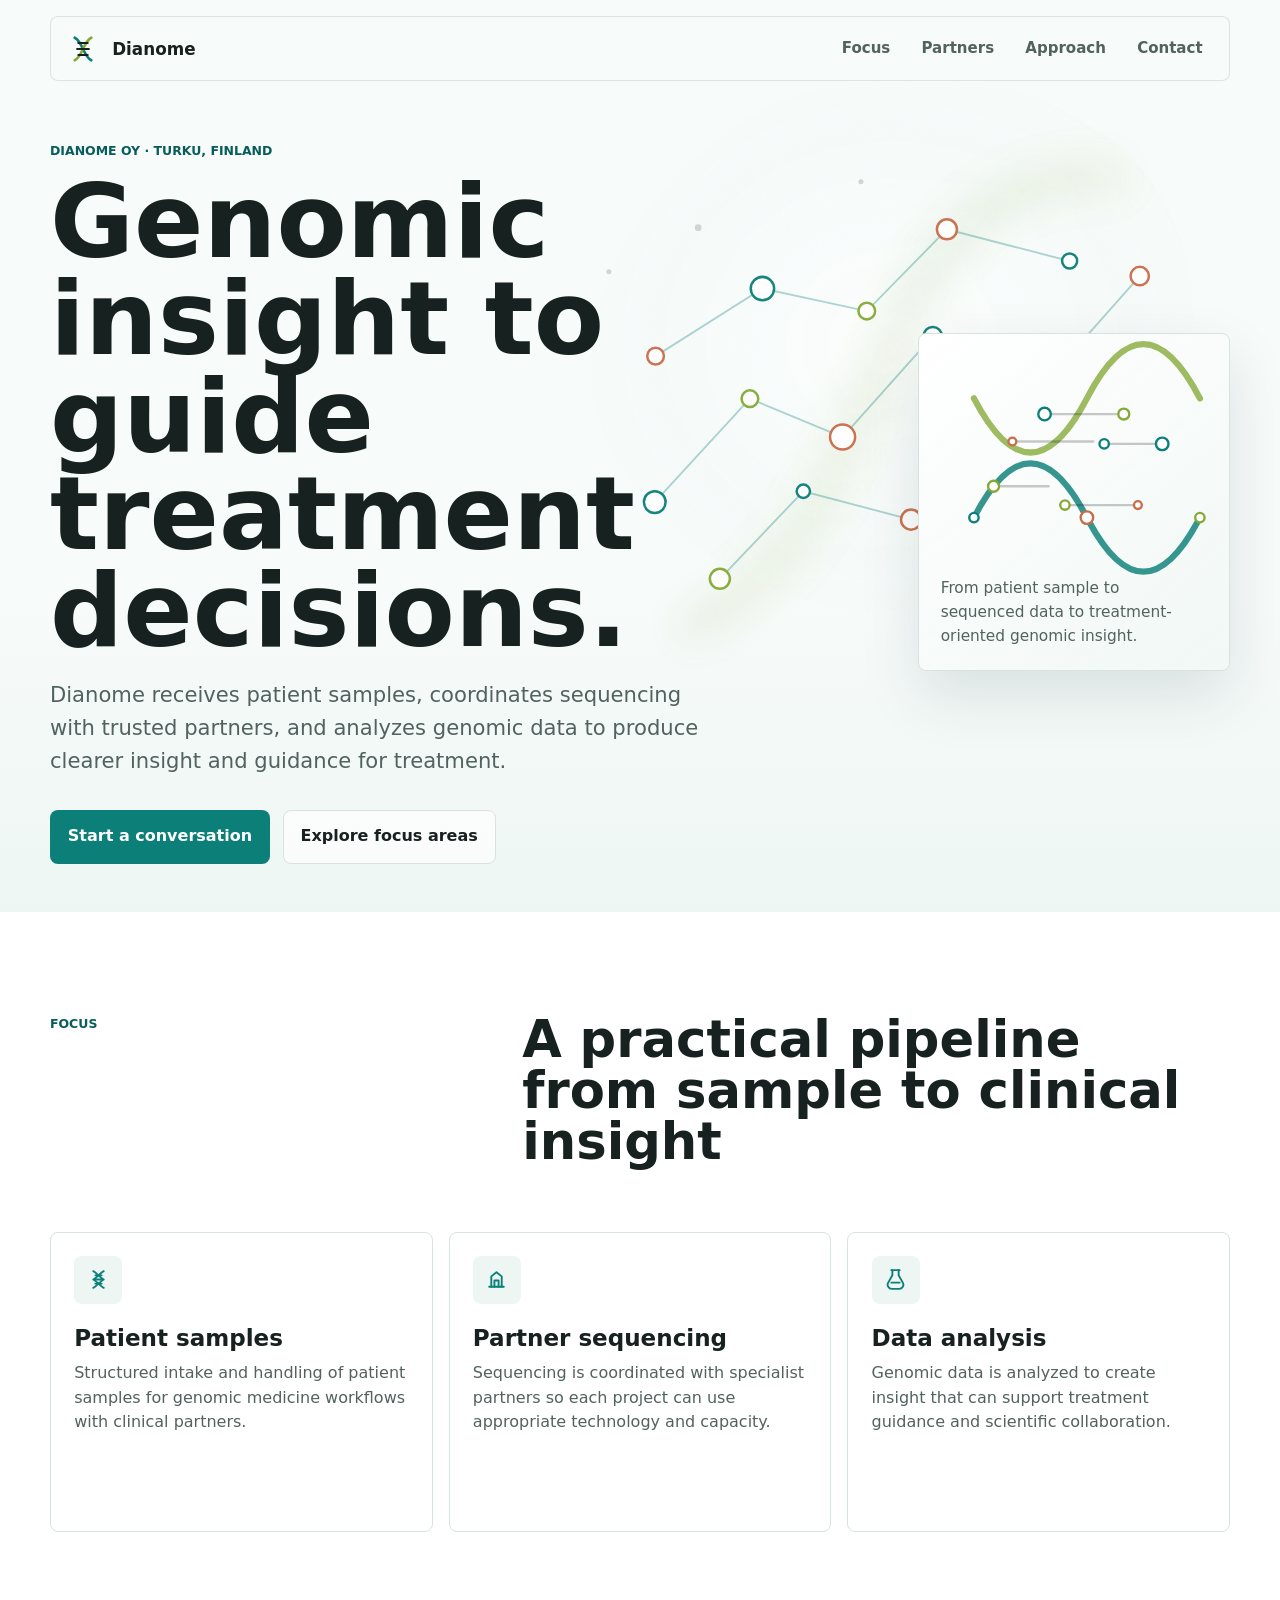
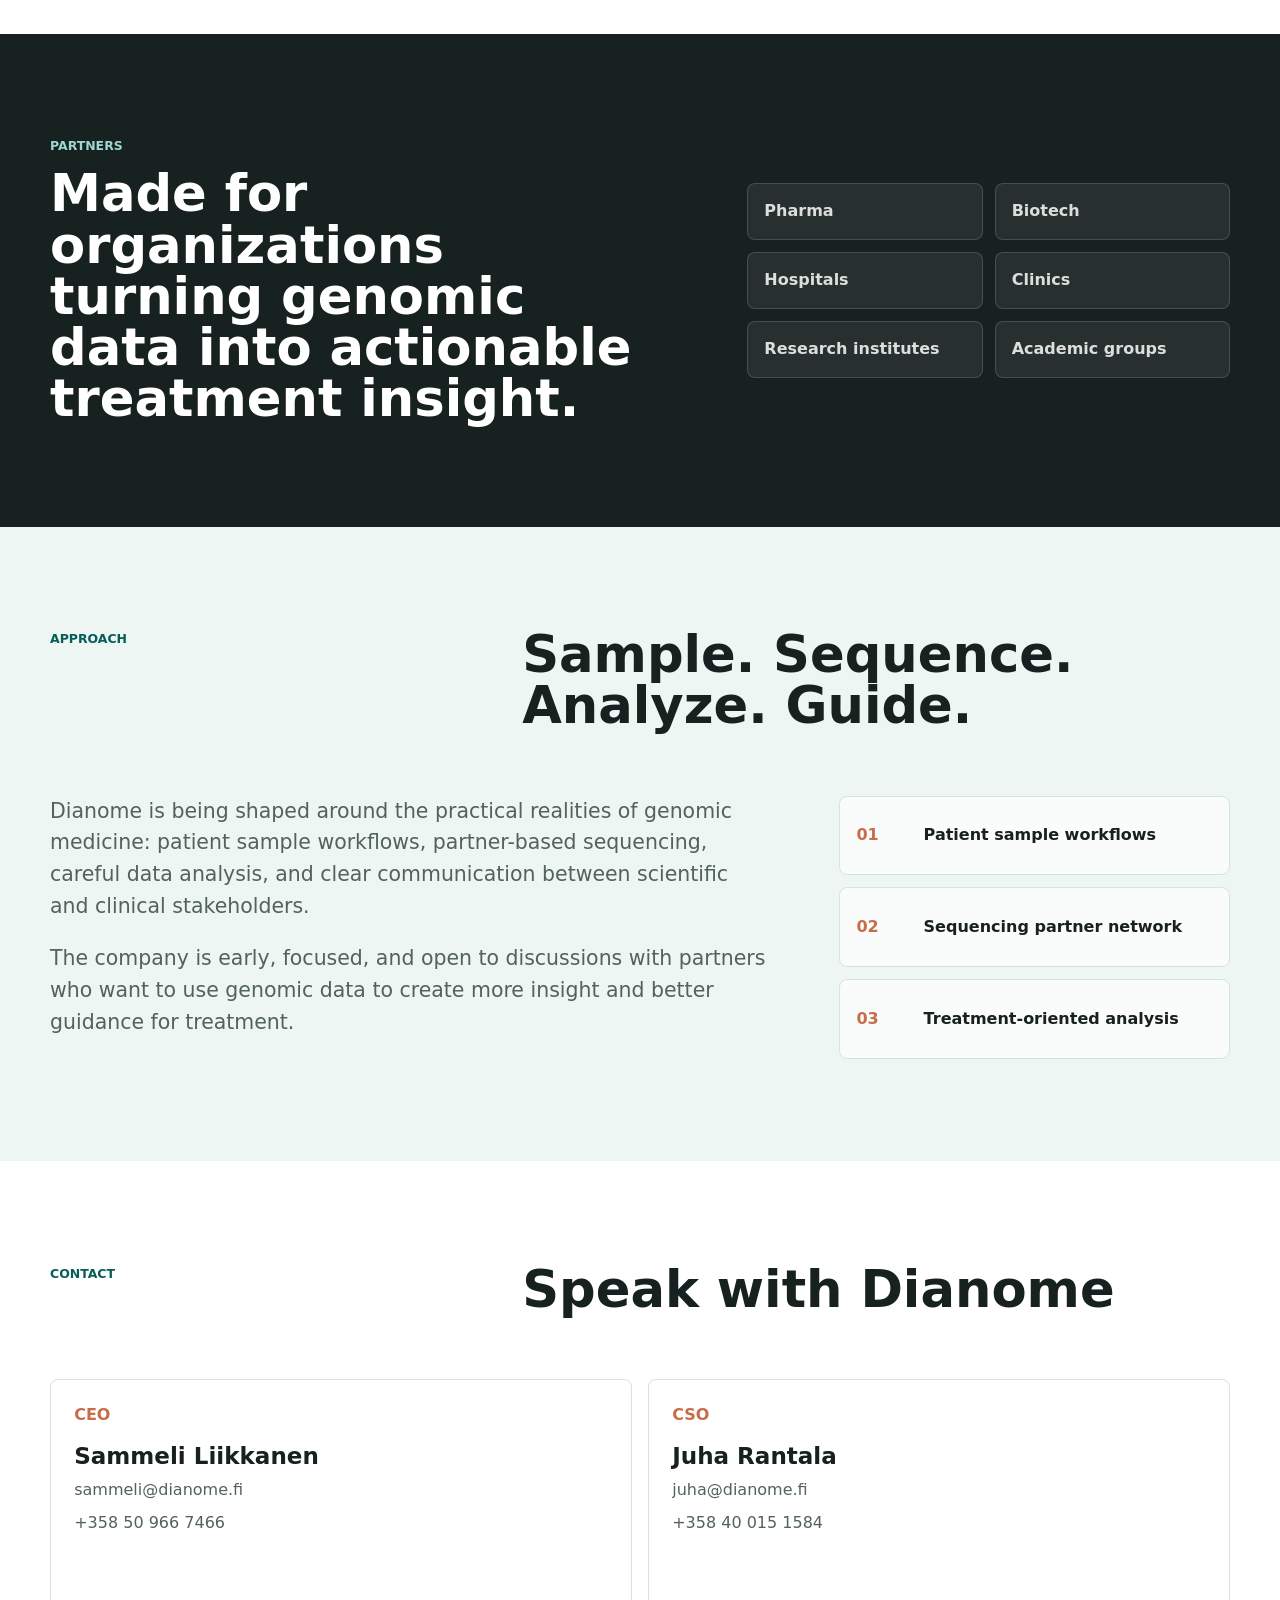
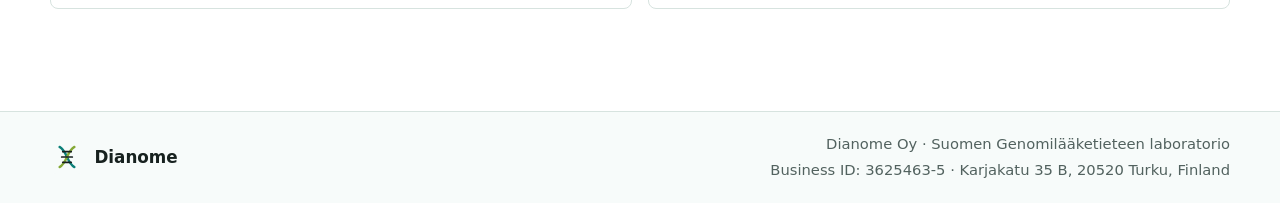
==== commit 0bf2bda5: "Add full company address" ====
--- a/index.html
+++ b/index.html
@@ -31,6 +31,7 @@
         "telephone": "+358509667466",
         "address": {
           "@type": "PostalAddress",
+          "streetAddress": "Karjakatu 35 B",
           "postalCode": "20520",
           "addressLocality": "Turku",
           "addressCountry": "FI"
@@ -244,7 +245,7 @@
       </a>
       <div class="footer-details">
         <p>Dianome Oy · Suomen Genomilääketieteen laboratorio</p>
-        <p>Business ID: 3625463-5 · Address: 20520 Turku, Finland</p>
+        <p>Business ID: 3625463-5 · Karjakatu 35 B, 20520 Turku, Finland</p>
       </div>
     </footer>
   </body>
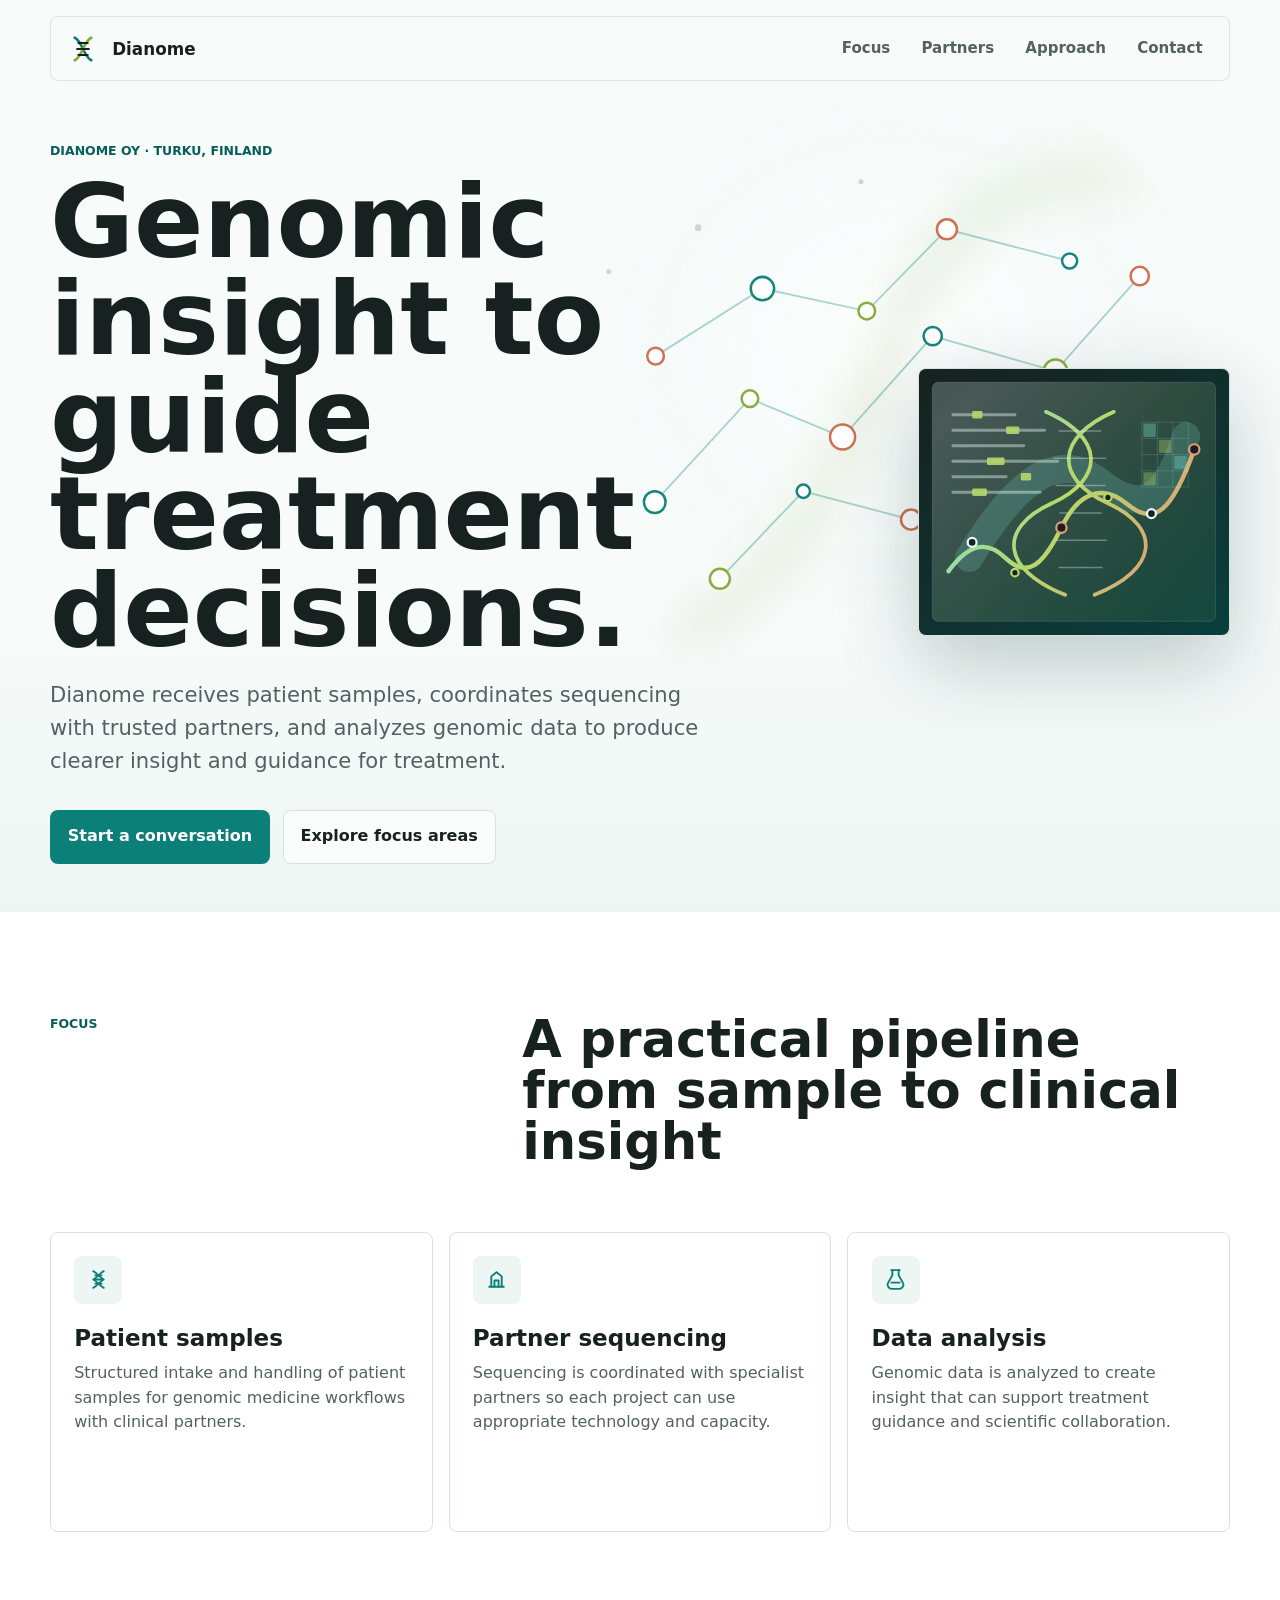
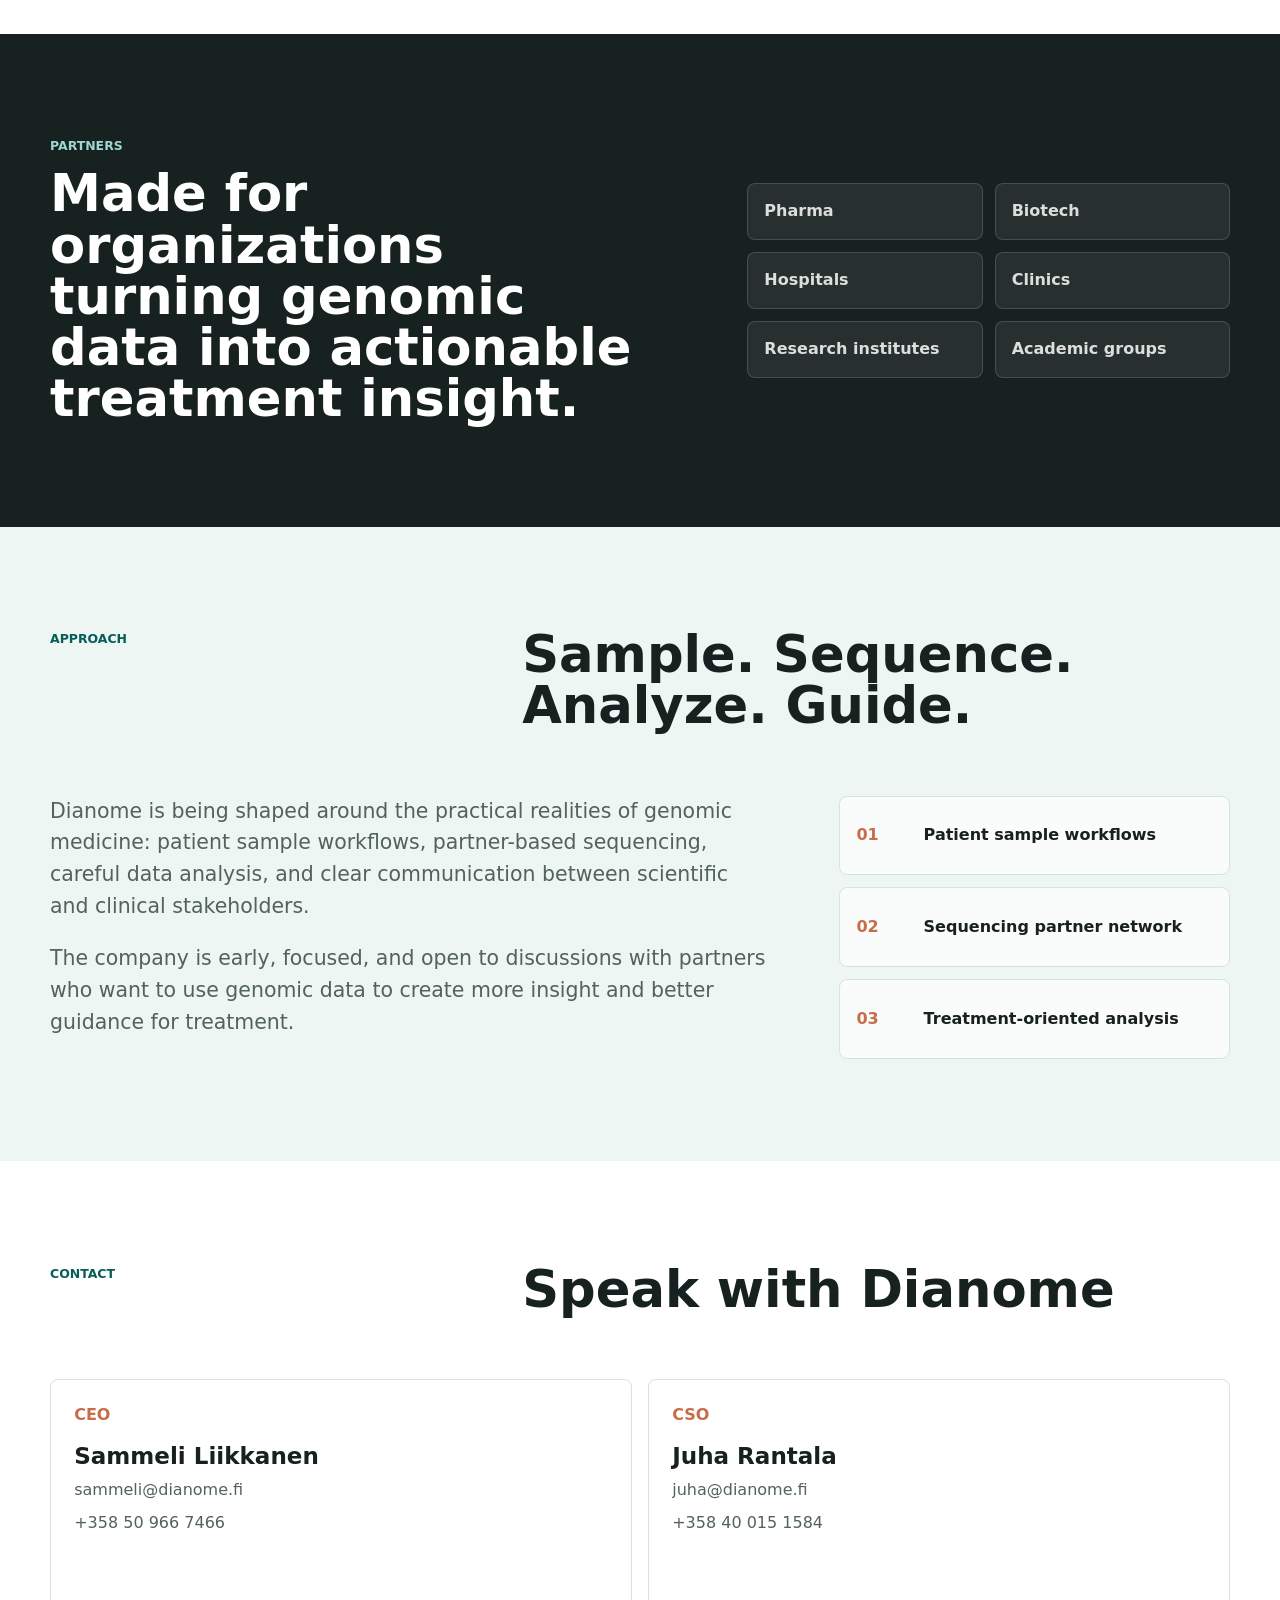
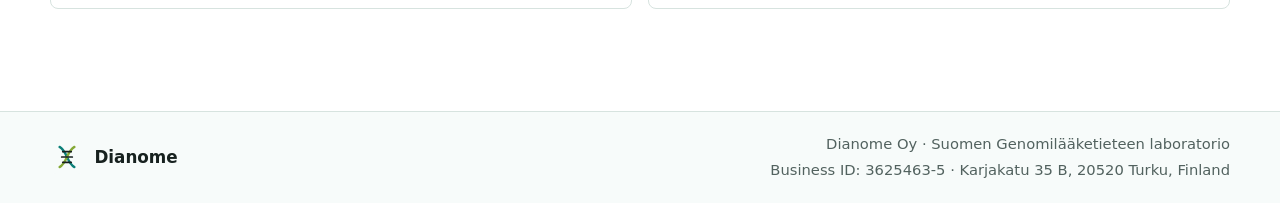
==== commit 1142e211: "Upgrade genomic hero visual" ====
--- a/index.html
+++ b/index.html
@@ -94,34 +94,75 @@
             <a class="button button-secondary" href="#focus">Explore focus areas</a>
           </div>
         </div>
-        <aside class="hero-panel scientific-panel" aria-label="Scientific data visual">
-          <svg class="rna-visual" viewBox="0 0 340 260" role="img" aria-labelledby="rna-title rna-desc">
-            <title id="rna-title">RNA-inspired analysis visual</title>
-            <desc id="rna-desc">A simple RNA-like strand flowing through genomic data points.</desc>
-            <path class="rna-backbone" d="M42 206c48-92 96-92 144 0s96 92 144 0" />
-            <path class="rna-backbone rna-backbone-alt" d="M42 54c48 92 96 92 144 0s96-92 144 0" />
-            <g class="rna-rungs">
-              <path d="M67 166h70" />
-              <path d="M91 109h103" />
-              <path d="M132 74h101" />
-              <path d="M158 190h93" />
-              <path d="M208 112h74" />
-            </g>
-            <g class="rna-points">
-              <circle cx="42" cy="206" r="6" />
-              <circle cx="67" cy="166" r="7" />
-              <circle cx="91" cy="109" r="5" />
-              <circle cx="132" cy="74" r="8" />
-              <circle cx="158" cy="190" r="6" />
-              <circle cx="186" cy="206" r="8" />
-              <circle cx="208" cy="112" r="6" />
-              <circle cx="233" cy="74" r="7" />
-              <circle cx="251" cy="190" r="5" />
-              <circle cx="282" cy="112" r="8" />
-              <circle cx="330" cy="206" r="6" />
+        <aside class="hero-panel scientific-panel" aria-label="Genomic analysis visual">
+          <svg class="analysis-visual" viewBox="0 0 420 360" role="img" aria-labelledby="analysis-title analysis-desc">
+            <title id="analysis-title">Genomic analysis visual</title>
+            <desc id="analysis-desc">A stylized genomic analysis interface with sequence reads, a helix, signal traces, and variant points.</desc>
+            <defs>
+              <linearGradient id="signal-gradient" x1="42" x2="366" y1="92" y2="266" gradientUnits="userSpaceOnUse">
+                <stop stop-color="#7FE0D6" />
+                <stop offset="0.48" stop-color="#B7D86B" />
+                <stop offset="1" stop-color="#E39A78" />
+              </linearGradient>
+              <linearGradient id="panel-glow" x1="72" x2="360" y1="42" y2="318" gradientUnits="userSpaceOnUse">
+                <stop stop-color="#EAFBF8" stop-opacity="0.24" />
+                <stop offset="1" stop-color="#B7D86B" stop-opacity="0.08" />
+              </linearGradient>
+            </defs>
+            <rect class="analysis-field" x="18" y="18" width="384" height="324" rx="8" />
+            <path class="analysis-glow" d="M68 256c68-112 122-146 178-102s88 25 116-63" />
+            <g class="sequence-reads">
+              <path d="M46 62h84" />
+              <path d="M46 83h124" />
+              <path d="M46 104h96" />
+              <path d="M46 125h142" />
+              <path d="M46 146h72" />
+              <path d="M46 167h118" />
+            </g>
+            <g class="read-marks">
+              <rect x="72" y="57" width="14" height="10" rx="2" />
+              <rect x="118" y="78" width="18" height="10" rx="2" />
+              <rect x="92" y="120" width="24" height="10" rx="2" />
+              <rect x="138" y="141" width="14" height="10" rx="2" />
+              <rect x="72" y="162" width="20" height="10" rx="2" />
+            </g>
+            <g class="helix">
+              <path d="M172 58c78 34 82 90 8 124s-68 90 18 124" />
+              <path d="M264 58c-78 34-82 90-8 124s68 90-18 124" />
+              <path d="M190 84h56" />
+              <path d="M183 121h70" />
+              <path d="M186 158h66" />
+              <path d="M191 195h56" />
+              <path d="M184 232h70" />
+              <path d="M190 269h58" />
+            </g>
+            <path class="signal-line" d="M40 274c28-38 52-42 77-18 30 29 51 10 76-41 23-48 55-60 89-32 37 31 61 10 91-74" />
+            <g class="variant-points">
+              <circle cx="72" cy="235" r="6" />
+              <circle cx="130" cy="276" r="5" />
+              <circle cx="193" cy="215" r="7" />
+              <circle cx="256" cy="174" r="5" />
+              <circle cx="315" cy="196" r="6" />
+              <circle cx="373" cy="109" r="7" />
+            </g>
+            <g class="variant-grid">
+              <path d="M302 72h62" />
+              <path d="M302 94h62" />
+              <path d="M302 116h62" />
+              <path d="M302 138h62" />
+              <path d="M302 160h62" />
+              <path d="M302 72v88" />
+              <path d="M323 72v88" />
+              <path d="M344 72v88" />
+              <path d="M365 72v88" />
+            </g>
+            <g class="variant-cells">
+              <rect x="304" y="74" width="17" height="18" rx="2" />
+              <rect x="325" y="96" width="17" height="18" rx="2" />
+              <rect x="346" y="118" width="17" height="18" rx="2" />
+              <rect x="304" y="140" width="17" height="18" rx="2" />
             </g>
           </svg>
-          <p>From patient sample to sequenced data to treatment-oriented genomic insight.</p>
         </aside>
       </section>
 
--- a/styles.css
+++ b/styles.css
@@ -276,61 +276,95 @@
 }
 
 .scientific-panel {
-  display: grid;
-  gap: 1.1rem;
   align-self: center;
-  padding: clamp(1rem, 2vw, 1.35rem);
+  padding: 0;
+  overflow: hidden;
   background:
-    linear-gradient(140deg, rgba(255, 255, 255, 0.86), rgba(237, 246, 243, 0.78)),
-    var(--surface);
-}
-
-.scientific-panel p {
-  max-width: 25rem;
-  margin: 0;
-  color: var(--muted);
-  font-size: 0.96rem;
-}
-
-.rna-visual {
+    linear-gradient(145deg, rgba(23, 33, 31, 0.98), rgba(8, 64, 62, 0.96)),
+    var(--ink);
+  box-shadow: 0 28px 80px rgba(13, 51, 47, 0.24);
+}
+
+.analysis-visual {
   width: 100%;
-  aspect-ratio: 340 / 260;
-  overflow: visible;
-}
-
-.rna-backbone,
-.rna-rungs {
+  aspect-ratio: 420 / 360;
+}
+
+.analysis-field {
+  fill: url("#panel-glow");
+  stroke: rgba(234, 251, 248, 0.18);
+  stroke-width: 1;
+}
+
+.analysis-glow {
+  fill: none;
+  stroke: rgba(127, 224, 214, 0.2);
+  stroke-width: 38;
+  stroke-linecap: round;
+}
+
+.sequence-reads,
+.helix,
+.signal-line,
+.variant-grid {
   fill: none;
   stroke-linecap: round;
   stroke-linejoin: round;
 }
 
-.rna-backbone {
-  stroke: rgba(11, 127, 120, 0.82);
-  stroke-width: 8;
-}
-
-.rna-backbone-alt {
-  stroke: rgba(133, 169, 54, 0.78);
-}
-
-.rna-rungs {
-  stroke: rgba(23, 33, 31, 0.24);
+.sequence-reads {
+  stroke: rgba(234, 251, 248, 0.42);
+  stroke-width: 4;
+}
+
+.read-marks {
+  fill: rgba(183, 216, 107, 0.9);
+}
+
+.helix path:nth-child(-n + 2) {
+  fill: none;
+  stroke: url("#signal-gradient");
+  stroke-width: 5;
+  stroke-linecap: round;
+}
+
+.helix path:nth-child(n + 3) {
+  fill: none;
+  stroke: rgba(234, 251, 248, 0.34);
+  stroke-width: 2;
+  stroke-linecap: round;
+}
+
+.signal-line {
+  stroke: url("#signal-gradient");
+  stroke-width: 6;
+}
+
+.variant-points {
+  fill: #17211f;
+  stroke: #eafbfb;
   stroke-width: 3;
 }
 
-.rna-points {
-  fill: var(--surface);
-  stroke: var(--coral);
-  stroke-width: 3;
-}
-
-.rna-points circle:nth-child(3n + 1) {
-  stroke: var(--teal);
-}
-
-.rna-points circle:nth-child(3n + 2) {
-  stroke: var(--green);
+.variant-points circle:nth-child(2n) {
+  stroke: #b7d86b;
+}
+
+.variant-points circle:nth-child(3n) {
+  stroke: #e39a78;
+}
+
+.variant-grid {
+  stroke: rgba(234, 251, 248, 0.18);
+  stroke-width: 1;
+}
+
+.variant-cells {
+  fill: rgba(127, 224, 214, 0.34);
+}
+
+.variant-cells rect:nth-child(2n) {
+  fill: rgba(183, 216, 107, 0.34);
 }
 
 .hero-panel p {
